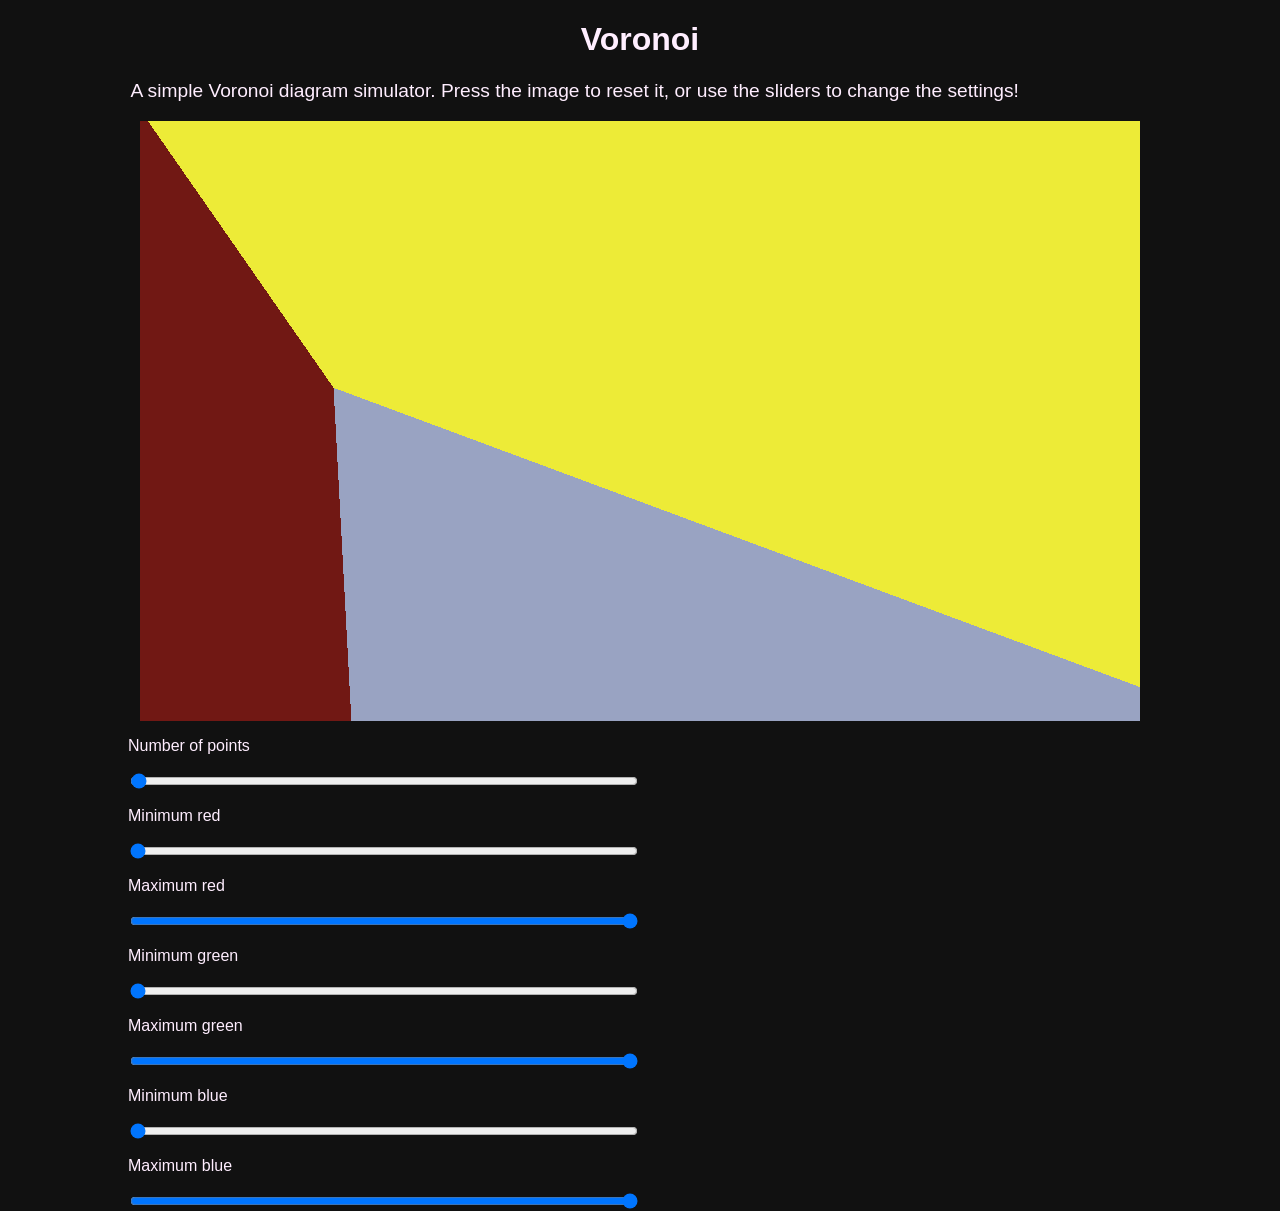
==== index.html @ c563e44a "Rename page.html to index.html to use Github pages" ====
<!DOCTYPE html>
<html lang="en-US">
    <head>
        <meta charset="UTF-8">
        <title>Voronoi</title>
        <link rel="stylesheet" href="styles.css">
        <script src="voronoi.js" defer></script>
    </head>
    <body>
        <div class="title-bar">
            <h1>Voronoi</h1>
        </div>
        <p class="description">
            A simple Voronoi diagram simulator. Press the image to reset it, or use the sliders to change the settings!
        </p>
        <div class="game-holder">
            <canvas id="world" class="game" id="game" width="1000" height="600"></canvas>
        </div>
        <div class="sliders-holder">
            <p>Number of points</p>
            <input type="range" min="1" max="1000" value="3" id="num-points" class="slider">
            <p>Minimum red</p>
            <input type="range" min="0" max="255" value="0" id="red-min" class="slider">
            <p>Maximum red</p>
            <input type="range" min="0" max="255" value="255" id="red-max" class="slider">
            <p>Minimum green</p>
            <input type="range" min="0" max="255" value="0" id="green-min" class="slider">
            <p>Maximum green</p>
            <input type="range" min="0" max="255" value="255" id="green-max" class="slider">
            <p>Minimum blue</p>
            <input type="range" min="0" max="255" value="0" id="blue-min" class="slider">
            <p>Maximum blue</p>
            <input type="range" min="0" max="255" value="255" id="blue-max" class="slider">
        </div>
    </body>
</html>
---- styles.css ----
:root {
    --bg: #111;
    --fg: #fef;
}
* {
    font-family: Helvetica, Arial, sans-serif;
    color: var(--fg)
}
body {
    margin: 0px;
    background-color: var(--bg);
}
.game-holder {
    display: flex;
    justify-content: center;
    align-items: center;
}
.game {
    background-color: #0000;
    border-radius: 0px;
}
.title-bar {
    display: flex;
    justify-content: center;
}
.sliders-holder {
    display: flex;
    flex-direction: column;
    margin-left: 10%;
    margin-right: 50%;
}
.description {
    margin-left: 10.2%;
    margin-right: 10.2%;
    font-size: 1.2em;
    margin-top: 0%;
}
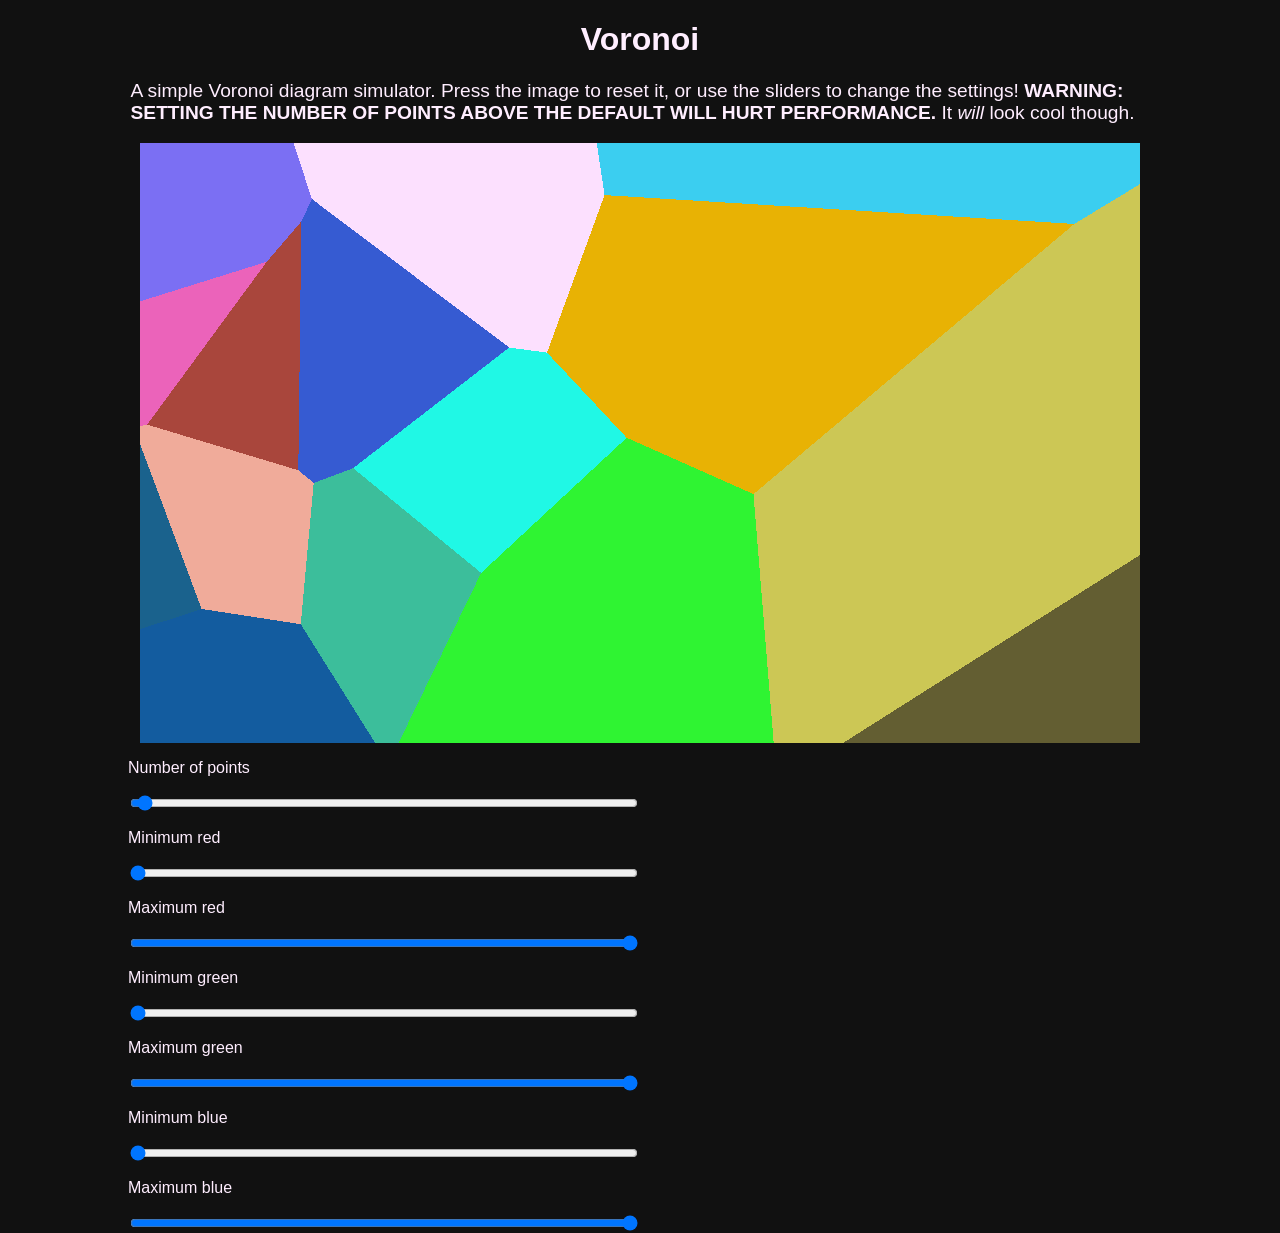
==== commit f17e3bcf: "Update description and fix initial point count" ====
--- a/index.html
+++ b/index.html
@@ -11,14 +11,14 @@
             <h1>Voronoi</h1>
         </div>
         <p class="description">
-            A simple Voronoi diagram simulator. Press the image to reset it, or use the sliders to change the settings!
+            A simple Voronoi diagram simulator. Press the image to reset it, or use the sliders to change the settings! <b> WARNING: SETTING THE NUMBER OF POINTS ABOVE THE DEFAULT WILL HURT PERFORMANCE.</b> It <em>will</em> look cool though.
         </p>
         <div class="game-holder">
             <canvas id="world" class="game" id="game" width="1000" height="600"></canvas>
         </div>
         <div class="sliders-holder">
             <p>Number of points</p>
-            <input type="range" min="1" max="1000" value="3" id="num-points" class="slider">
+            <input type="range" min="1" max="1000" value="15" id="num-points" class="slider">
             <p>Minimum red</p>
             <input type="range" min="0" max="255" value="0" id="red-min" class="slider">
             <p>Maximum red</p>
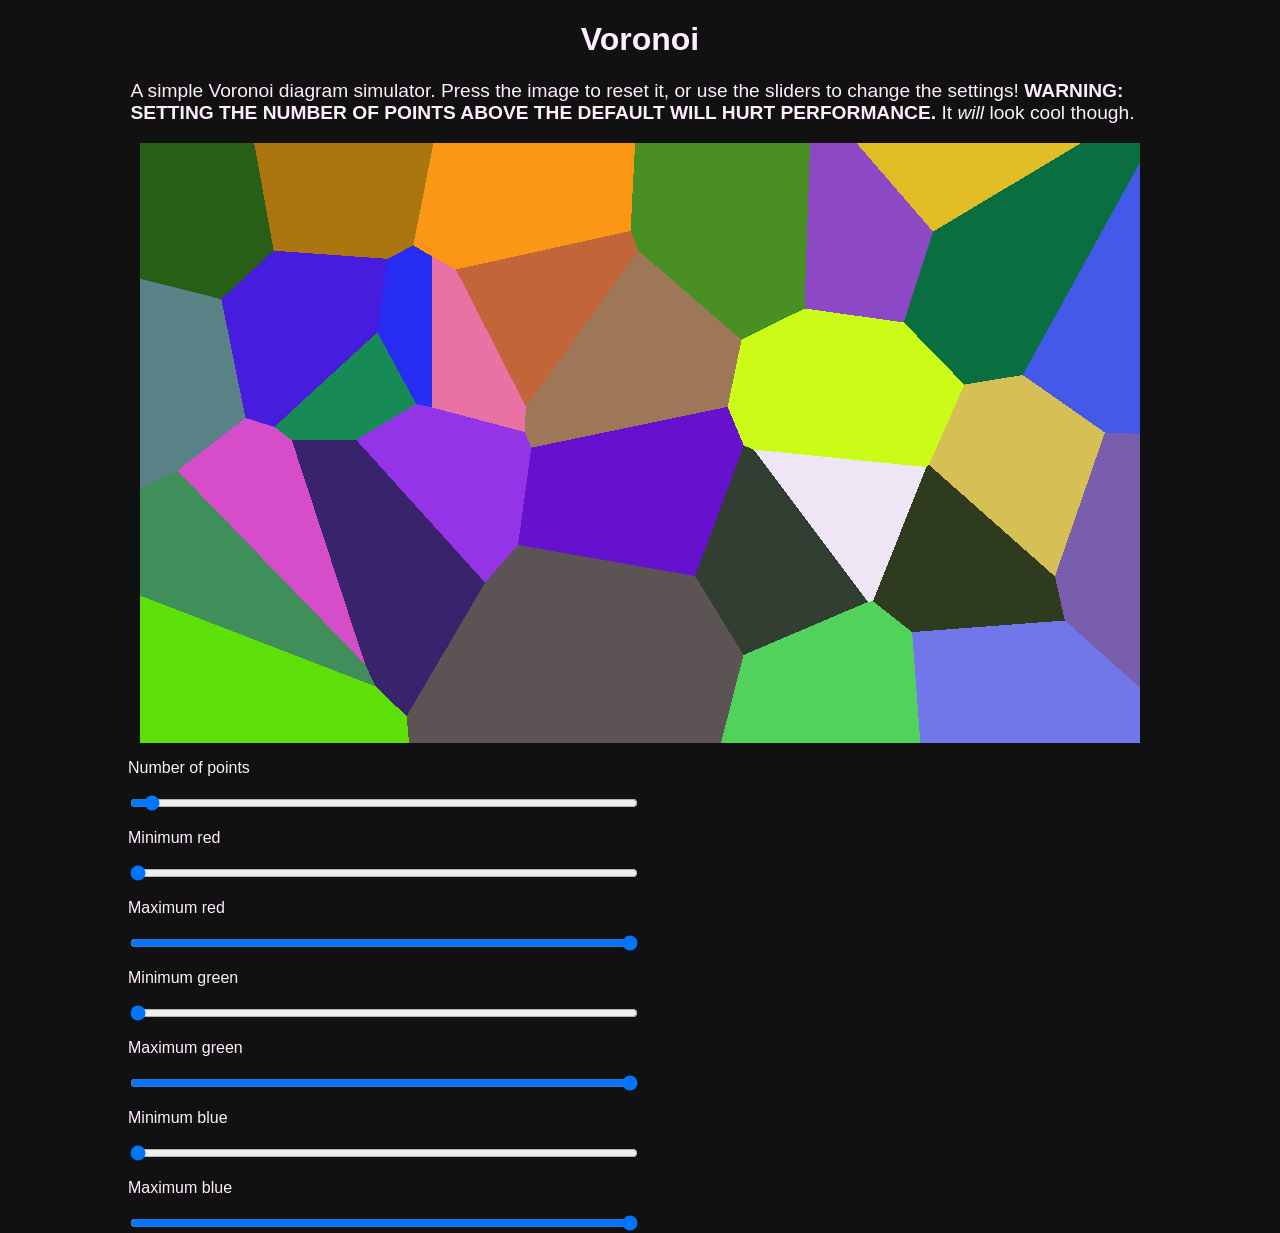
==== commit 74d23dba: "Change initial point count to 30" ====
--- a/index.html
+++ b/index.html
@@ -18,7 +18,7 @@
         </div>
         <div class="sliders-holder">
             <p>Number of points</p>
-            <input type="range" min="1" max="1000" value="15" id="num-points" class="slider">
+            <input type="range" min="1" max="1000" value="30" id="num-points" class="slider">
             <p>Minimum red</p>
             <input type="range" min="0" max="255" value="0" id="red-min" class="slider">
             <p>Maximum red</p>
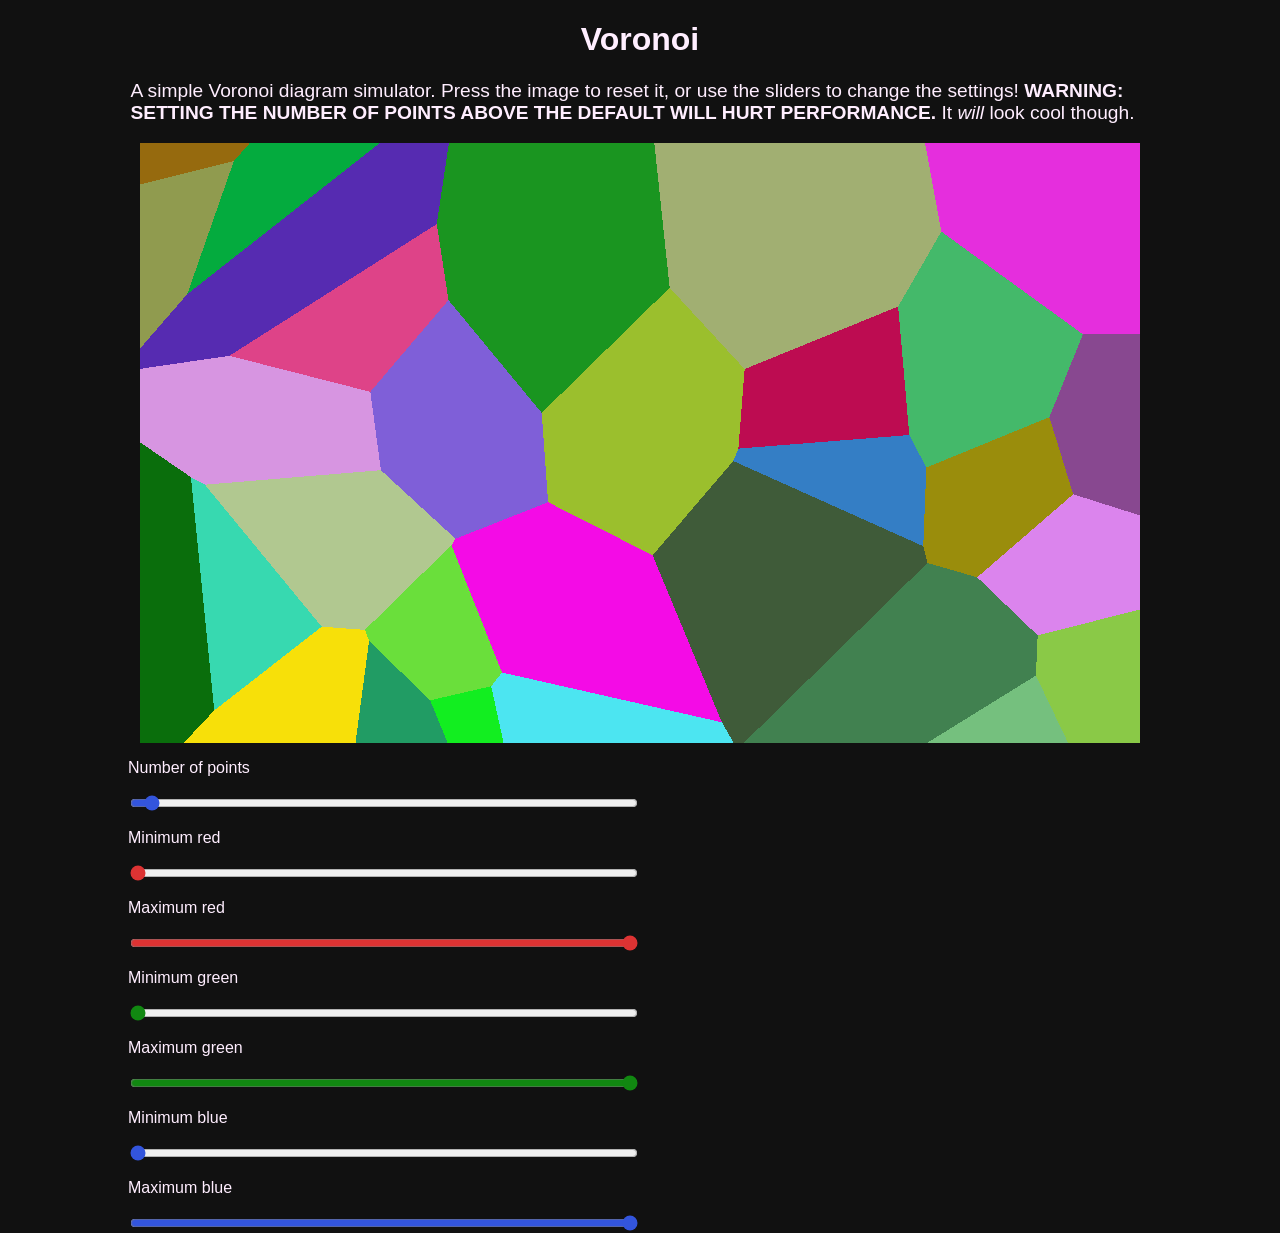
==== commit ff351c60: "Add color to sliders" ====
--- a/index.html
+++ b/index.html
@@ -18,19 +18,19 @@
         </div>
         <div class="sliders-holder">
             <p>Number of points</p>
-            <input type="range" min="1" max="1000" value="30" id="num-points" class="slider">
+            <input type="range" min="1" max="1000" value="30" id="num-points" class="slider-blue">
             <p>Minimum red</p>
-            <input type="range" min="0" max="255" value="0" id="red-min" class="slider">
+            <input type="range" min="0" max="255" value="0" id="red-min" class="slider-red">
             <p>Maximum red</p>
-            <input type="range" min="0" max="255" value="255" id="red-max" class="slider">
+            <input type="range" min="0" max="255" value="255" id="red-max" class="slider-red">
             <p>Minimum green</p>
-            <input type="range" min="0" max="255" value="0" id="green-min" class="slider">
+            <input type="range" min="0" max="255" value="0" id="green-min" class="slider-green">
             <p>Maximum green</p>
-            <input type="range" min="0" max="255" value="255" id="green-max" class="slider">
+            <input type="range" min="0" max="255" value="255" id="green-max" class="slider-green">
             <p>Minimum blue</p>
-            <input type="range" min="0" max="255" value="0" id="blue-min" class="slider">
+            <input type="range" min="0" max="255" value="0" id="blue-min" class="slider-blue">
             <p>Maximum blue</p>
-            <input type="range" min="0" max="255" value="255" id="blue-max" class="slider">
+            <input type="range" min="0" max="255" value="255" id="blue-max" class="slider-blue">
         </div>
     </body>
 </html>
--- a/styles.css
+++ b/styles.css
@@ -34,4 +34,13 @@
     margin-right: 10.2%;
     font-size: 1.2em;
     margin-top: 0%;
-}+}
+.slider-red {
+    accent-color: #d33;
+}
+.slider-green {
+    accent-color: #181;
+}
+.slider-blue {
+    accent-color: #35d;
+}
